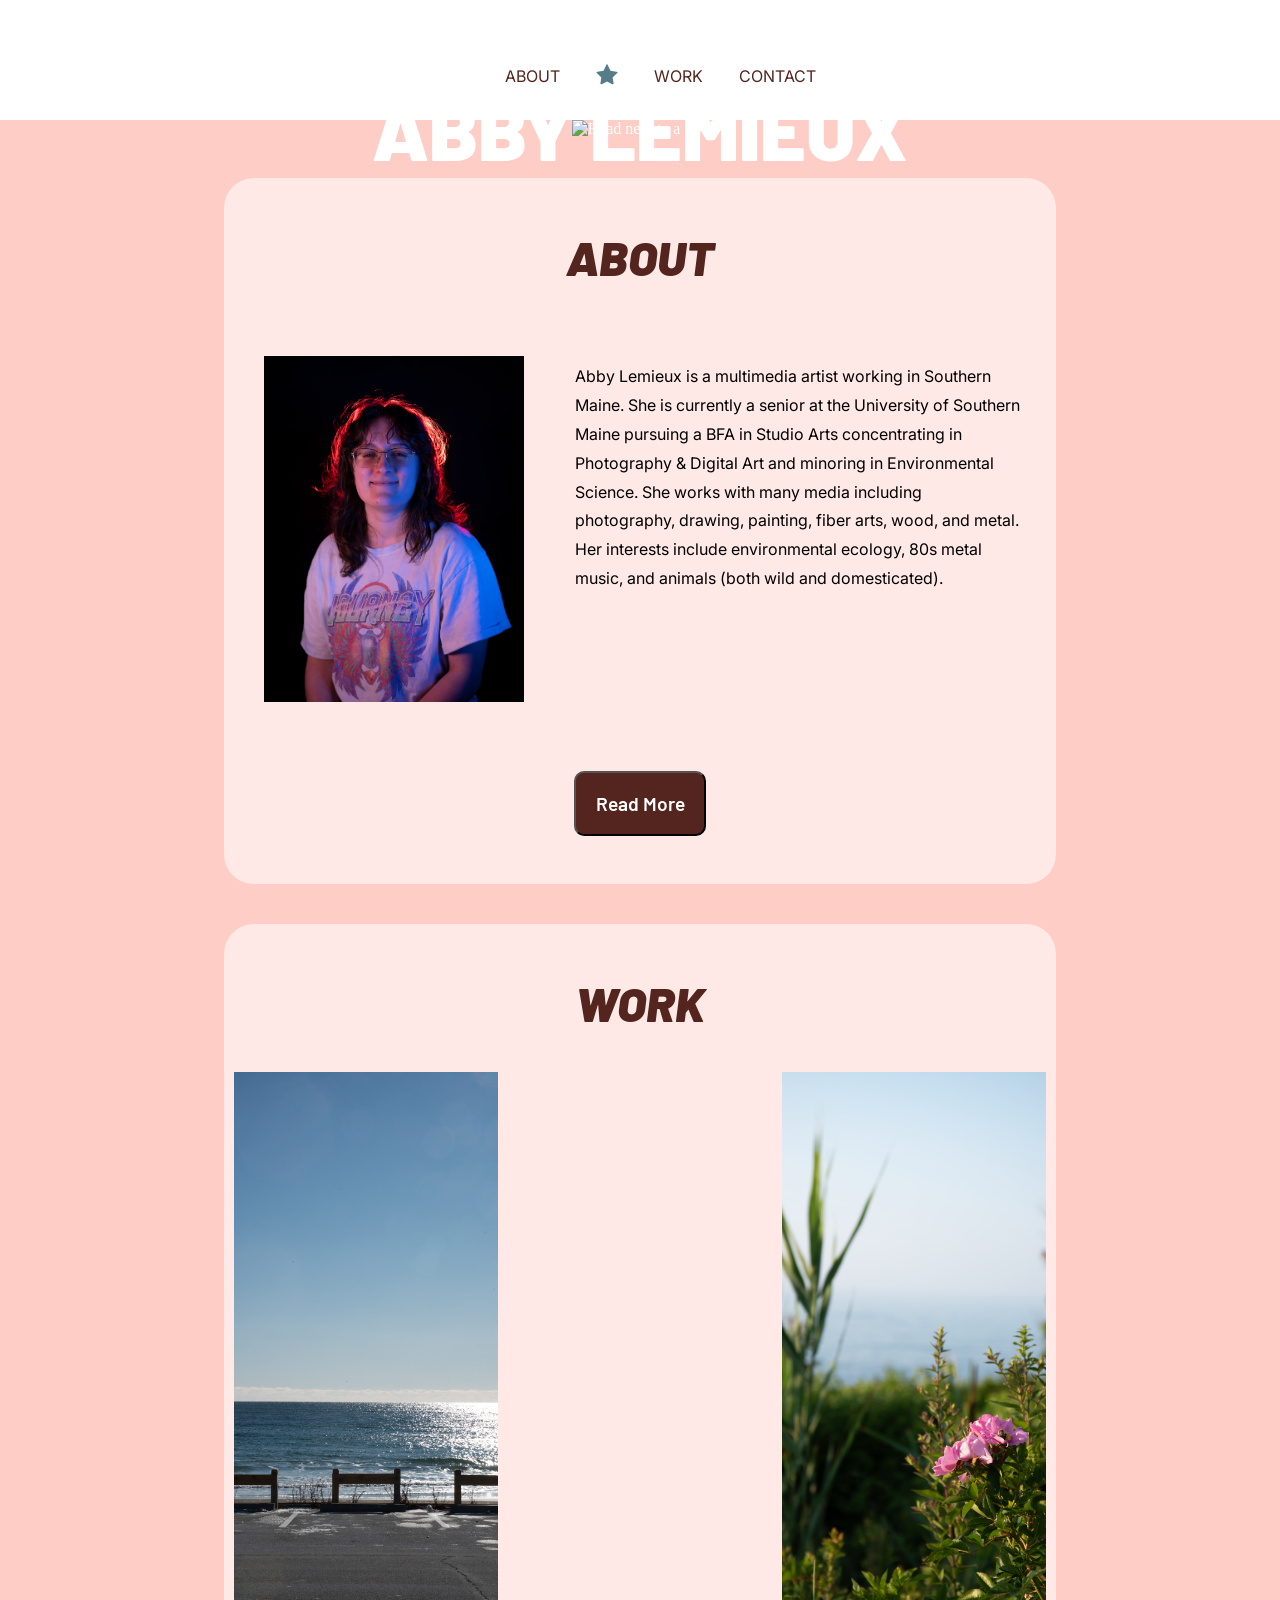
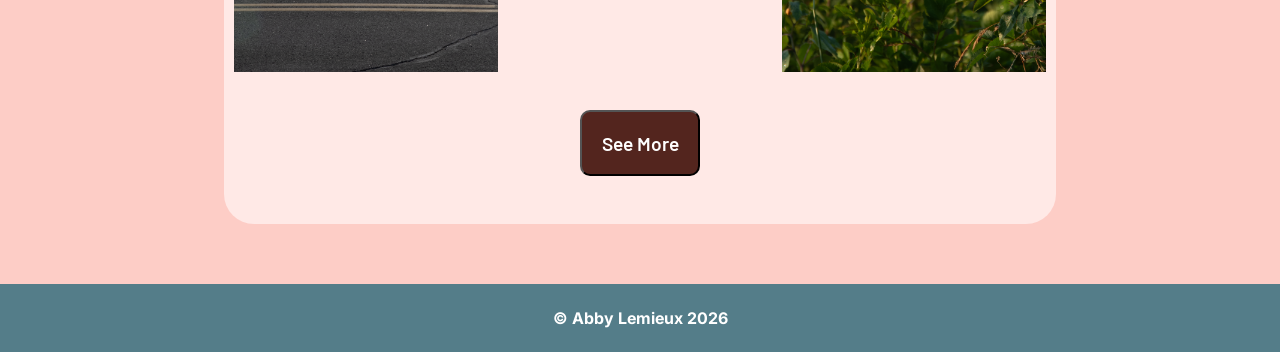
==== index.html @ d1140bea "Update index.html" ====
<!DOCTYPE html>
<html>
<head>
<title>Abby Lemieux</title>
<meta name="viewport" content="width=device-width, initial-scale=1.0">

<link rel="stylesheet" href="style.css">

<link rel="preconnect" href="https://fonts.googleapis.com">
<link rel="preconnect" href="https://fonts.gstatic.com" crossorigin>
<link href="https://fonts.googleapis.com/css2?family=Barlow:ital,wght@0,100;0,200;0,300;0,400;0,500;0,600;0,700;0,800;0,900;1,100;1,200;1,300;1,400;1,500;1,600;1,700;1,800;1,900&display=swap" rel="stylesheet">

<link rel="preconnect" href="https://fonts.googleapis.com">
<link rel="preconnect" href="https://fonts.gstatic.com" crossorigin>
<link href="https://fonts.googleapis.com/css2?family=Inter:ital,opsz,wght@0,14..32,100..900;1,14..32,100..900&display=swap" rel="stylesheet">

	<link rel="icon" href="favicon.svg">
</head>
<body>


<nav class="topnav">
	
<ul>
<a class="navbar-logo" href="index.html">
		<div class="logo-top">
			<img src="AL-logo-clear-copy.png" class="img-top">
		</div>
	</a>
	<li><a href="about.html">ABOUT</a></li>

	<li><a class="nav-center" href="">
		<div class="star-image">
			<img src="star-filled.svg" class="img-fluid">
		</div>
	</a></li>

	<li><img src="star-filled.svg">
	<li><a href="work.html">WORK</a></li>
	<li><a href="contact.html">CONTACT</a></li>
</ul>
</nav>

<header>
  <img src="photo.png" alt="Road next to a tree" style="width:100%;">
  <div class="centered">ABBY LEMIEUX</div>
</header>


<div class="about">
	<h2>ABOUT</h2>
	<div class="abouttext">
	<img src="Lemieux_2024Headshot.JPEG" class="headshot">
			<p class="shortbio">Abby Lemieux is a multimedia artist working in Southern Maine. She is currently a senior at the University of Southern Maine pursuing a BFA in Studio Arts concentrating in Photography & Digital Art and minoring in Environmental Science. She works with many media including photography, drawing, painting, fiber arts, wood, and metal. Her interests include environmental ecology, 80s metal music, and animals (both wild and domesticated).</p>
	</div>
	<div class="buttonbox">
	<a href="about.html">
	<button class="button">Read More</button>
	</a>
	</div>
</div>

<div class="work">
	<h2>WORK</h2>
<div class="grid-container">
	<div class="img1" style:"height:200px"></div>
	<div class="img2" style:"height:200px"></div>
	<div class="img3" style:"height:200px"></div>
</div>
	<div class="buttonbox">
	<a href="work.html">
	<button class="button">See More</button>
	</a>
	</div>
</div>


<footer class="footer">
	<h3>© Abby Lemieux 2026</h3>
</footer>


</body>

</html>
---- style.css ----
body {
	background-color: #fdcdc6;
	margin: 0px;
	padding: 0px;
	
}

.barlow-thin {
  font-family: "Barlow", sans-serif;
  font-weight: 100;
  font-style: normal;
}

.barlow-extralight {
  font-family: "Barlow", sans-serif;
  font-weight: 200;
  font-style: normal;
}

.barlow-light {
  font-family: "Barlow", sans-serif;
  font-weight: 300;
  font-style: normal;
}

.barlow-regular {
  font-family: "Barlow", sans-serif;
  font-weight: 400;
  font-style: normal;
}

.barlow-medium {
  font-family: "Barlow", sans-serif;
  font-weight: 500;
  font-style: normal;
}

.barlow-semibold {
  font-family: "Barlow", sans-serif;
  font-weight: 600;
  font-style: normal;
}

.barlow-bold {
  font-family: "Barlow", sans-serif;
  font-weight: 700;
  font-style: normal;
}

.barlow-extrabold {
  font-family: "Barlow", sans-serif;
  font-weight: 800;
  font-style: normal;
}

.barlow-black {
  font-family: "Barlow", sans-serif;
  font-weight: 900;
  font-style: normal;
}

.barlow-thin-italic {
  font-family: "Barlow", sans-serif;
  font-weight: 100;
  font-style: italic;
}

.barlow-extralight-italic {
  font-family: "Barlow", sans-serif;
  font-weight: 200;
  font-style: italic;
}

.barlow-light-italic {
  font-family: "Barlow", sans-serif;
  font-weight: 300;
  font-style: italic;
}

.barlow-regular-italic {
  font-family: "Barlow", sans-serif;
  font-weight: 400;
  font-style: italic;
}

.barlow-medium-italic {
  font-family: "Barlow", sans-serif;
  font-weight: 500;
  font-style: italic;
}

.barlow-semibold-italic {
  font-family: "Barlow", sans-serif;
  font-weight: 600;
  font-style: italic;
}

.barlow-bold-italic {
  font-family: "Barlow", sans-serif;
  font-weight: 700;
  font-style: italic;
}

.barlow-extrabold-italic {
  font-family: "Barlow", sans-serif;
  font-weight: 800;
  font-style: italic;
}

.barlow-black-italic {
  font-family: "Barlow", sans-serif;
  font-weight: 900;
  font-style: italic;
}


.inter-<uniquifier> {
  font-family: "Inter", sans-serif;
  font-optical-sizing: auto;
  font-weight: <weight>;
  font-style: normal;
}

* {
	box-sizing: border-box;
}

h1 {
	color: white;
	font-family: 'Barlow';
	font-size: 5rem;
	font-weight: 900;
}

h2 {
	color: #53251e;
	font-family: 'Barlow';
	font-size: 3rem;
	font-weight: 900;
	font-style: italic;
	text-align: center;
}

h3 {
	font-family: 'Inter';
	color: white;
	font-size: 1rem;
}

p {
	font-family: 'Inter';
	font-size: 1rem;
	font-weight: 400;
	font-color: #53251e;
	line-height: 1.8;
}

.grid-container {
	display: grid;
	grid-template-columns: auto auto auto;
	background-color: #FFE9E6;
	gap: 10px;
}

.about {
	border-radius: 30px;
	background-color: #FFE9E6;
	height: auto;
	padding: 10px;
	width: 65%;
	margin: auto;
	margin-top: 40px;
	margin-bottom: 40px;
}

.abouttext {
	display: flex;
}

.shortbio {
	display: flex;
	padding: 1.3em;
}

.headshot {
	display: flex;
	width: 25vw;
	float: left;
	padding: 30px;
	max-width: 100%;
	height: auto;
	object-fit: contain;
}

.work {
	width: 65%;
	margin: auto;
	border-radius: 30px;
	background-color: #FFE9E6;
	padding: 10px;
	margin-top: 10px;
	margin-bottom: 60px;
}

.img1 {
	background-image: url('beachlot.png');
	background-size: cover;
	background-position: center;
	background-repeat: no-repeat;
	max-width: 100%;
	height: 600px;
	display: block;
	object-fit: contain;
}

.img2 {
	background-image: url('waves.png');
	background-size: cover;
	background-position: center;
	background-repeat: no-repeat;
	max-width: 100%;
	height: auto;
	display: block;
	object-fit: contain;
	flex: 20%;
}

.img3 {
	background-image: url('flower.png');
	background-size: cover;
	background-position: center;
	background-repeat: no-repeat;
	max-width: 100%;
	height: auto;
	display: block;
	object-fit: contain;
	flex: 20%;
}

.footer {
	background-color: #547D89;
}


.hero-section {
  position: relative;
  text-align: center;
  
  height: 50%;
}

.hero-text {
	position: absolute;
	top: 50%;
	left: 50%;
	transform: translate(-50%, -50%);
	color: white;
}

.button {
	font-family: 'Barlow';
	font-weight: 600;
	font-size: 1.2rem;
	color: white;
	background-color: #53251e;
	text-align: center;
	
	margin: 2em;
	padding: 1em;;
	border-radius: 10px;
}

.buttonbox {
	display: flex;
	justify-content: center;
}

header {
  text-align: center;
  flex: 100%;
  position: relative;
  color: white;
}

/* Centered text */
.centered {
  position: absolute;
  top: 50%;
  left: 50%;
  transform: translate(-50%, -50%);
  font-size: 5rem;
  text-align: center;
  font-family: 'Barlow';
  font-weight: 900;
}


/* Style the topnav */
nav {
  display: flex;
  flex-wrap: wrap;
  list-style-type: none;
  margin: 0;
  padding: 0;
  overflow: hidden;
  background-color: white;
  justify-content: center;
}

nav li {
position: relative;
list-style: none;
display: inline-block;
}

/* Style links in topnav */
nav li a {
  display: block;
  float: left;
  color: #53251e;
  font-family: 'Inter';
  padding: 14px 16px;
  text-decoration: none;
}

.logo-top {
    width: 36px;
    height: 36px;
    overflow: hidden;
}

.star-image {
	width: 22px;
	height: 22px;
	border-radius: 50%;
	overflow: hidden;
	margin-top: -3px;
}

footer {
  background-color: #f1f1f1;
  text-align: center;
  padding: 8px;
}
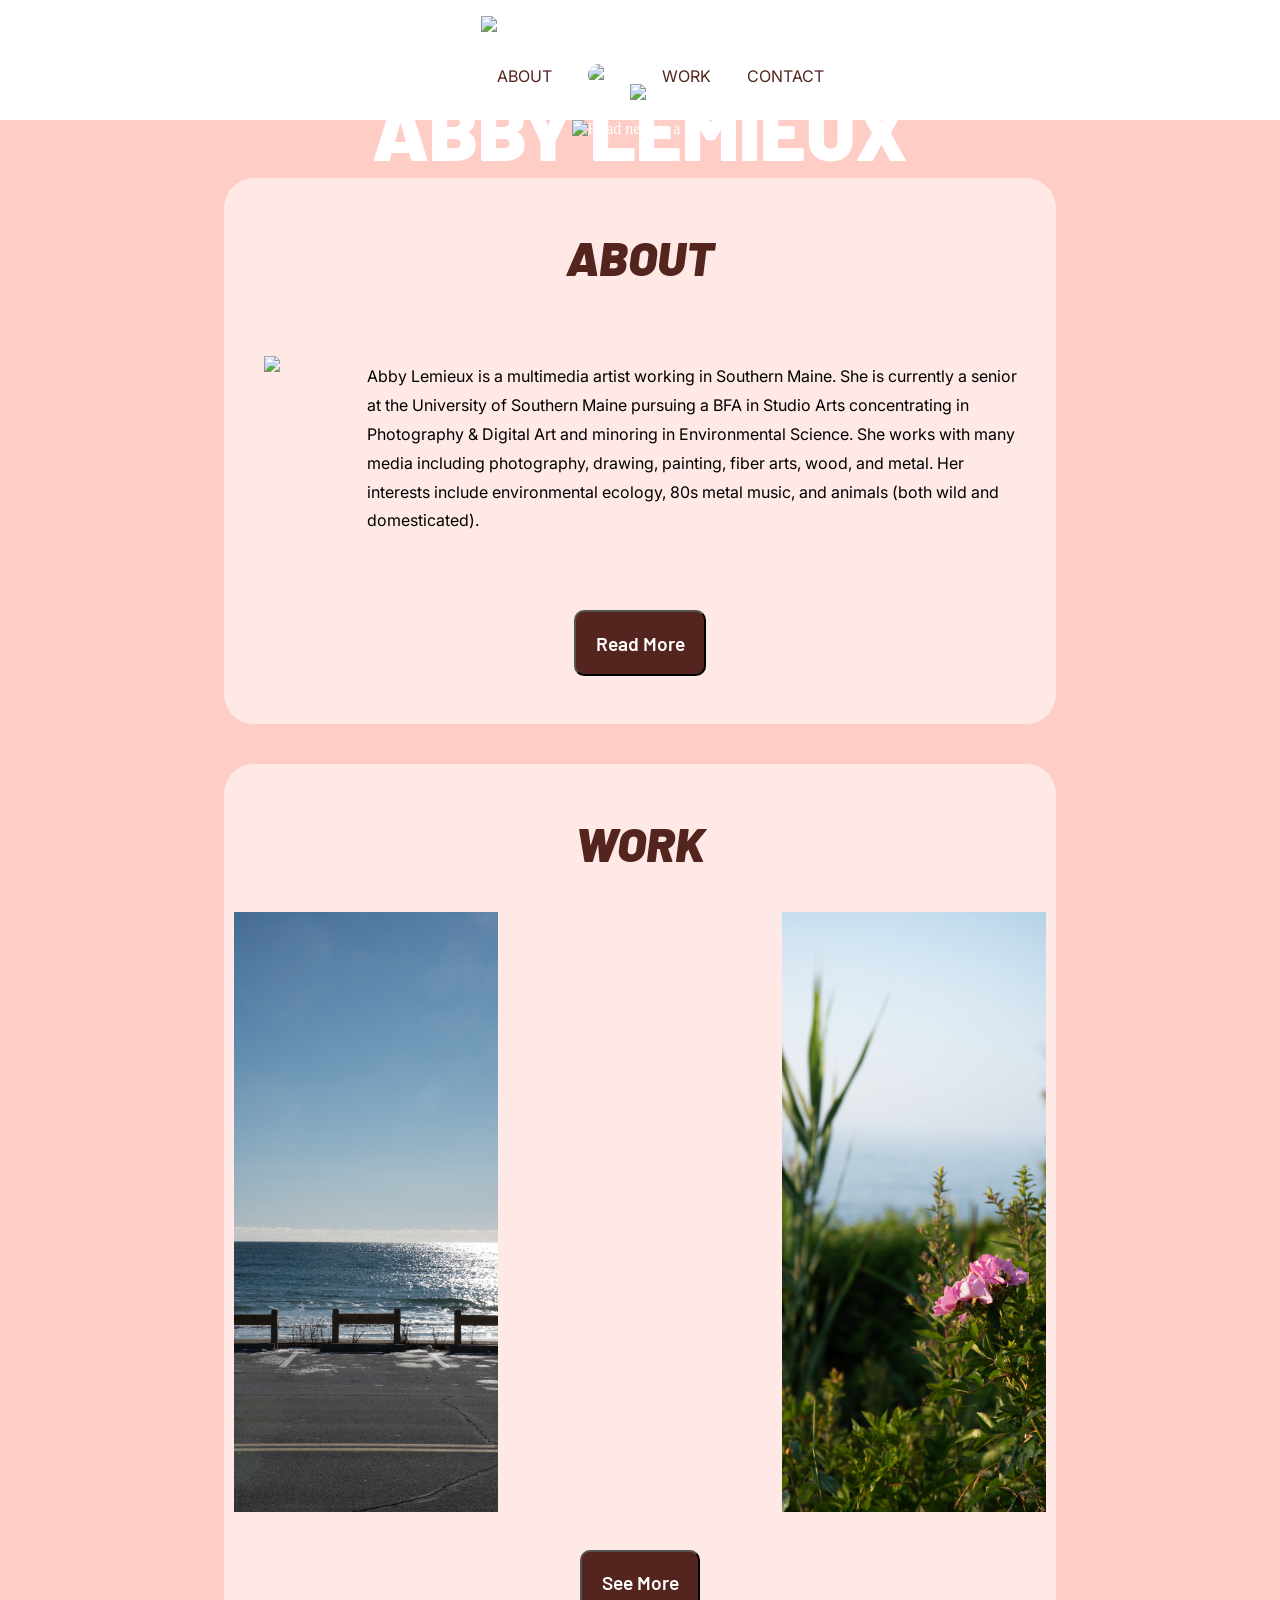
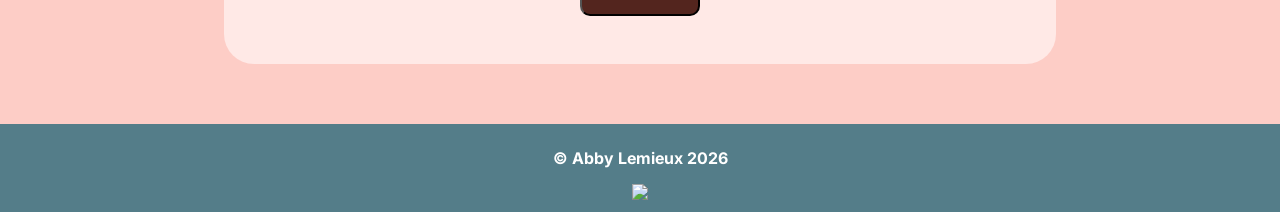
==== commit af21647d: "Update index.html" ====
--- a/index.html
+++ b/index.html
@@ -24,18 +24,18 @@
 <ul>
 <a class="navbar-logo" href="index.html">
 		<div class="logo-top">
-			<img src="AL-logo-clear-copy.png" class="img-top">
+			<img src="images/AL-logo-clear-copy.png" class="img-top">
 		</div>
 	</a>
 	<li><a href="about.html">ABOUT</a></li>
 
 	<li><a class="nav-center" href="">
 		<div class="star-image">
-			<img src="star-filled.svg" class="img-fluid">
+			<img src="images/star-filled.svg" class="img-fluid">
 		</div>
 	</a></li>
 
-	<li><img src="star-filled.svg">
+	<li><img src="images/star-filled.svg">
 	<li><a href="work.html">WORK</a></li>
 	<li><a href="contact.html">CONTACT</a></li>
 </ul>
@@ -50,7 +50,7 @@
 <div class="about">
 	<h2>ABOUT</h2>
 	<div class="abouttext">
-	<img src="Lemieux_2024Headshot.JPEG" class="headshot">
+	<img src="images/Lemieux_2024Headshot.JPEG" class="headshot">
 			<p class="shortbio">Abby Lemieux is a multimedia artist working in Southern Maine. She is currently a senior at the University of Southern Maine pursuing a BFA in Studio Arts concentrating in Photography & Digital Art and minoring in Environmental Science. She works with many media including photography, drawing, painting, fiber arts, wood, and metal. Her interests include environmental ecology, 80s metal music, and animals (both wild and domesticated).</p>
 	</div>
 	<div class="buttonbox">
@@ -76,10 +76,17 @@
 
 
 <footer class="footer">
-	<h3>© Abby Lemieux 2026</h3>
+	<h3 class="footertxt">© Abby Lemieux 2026</h3>
+	<div class="instaicon">
+		<a href="https://www.instagram.com/abbylemieux_art/" target="_blank">
+			<img src="instagramicon.png" class="insta">
+		</a>
+	</div>
 </footer>
 
 
 </body>
 
 </html>
+
+</html>
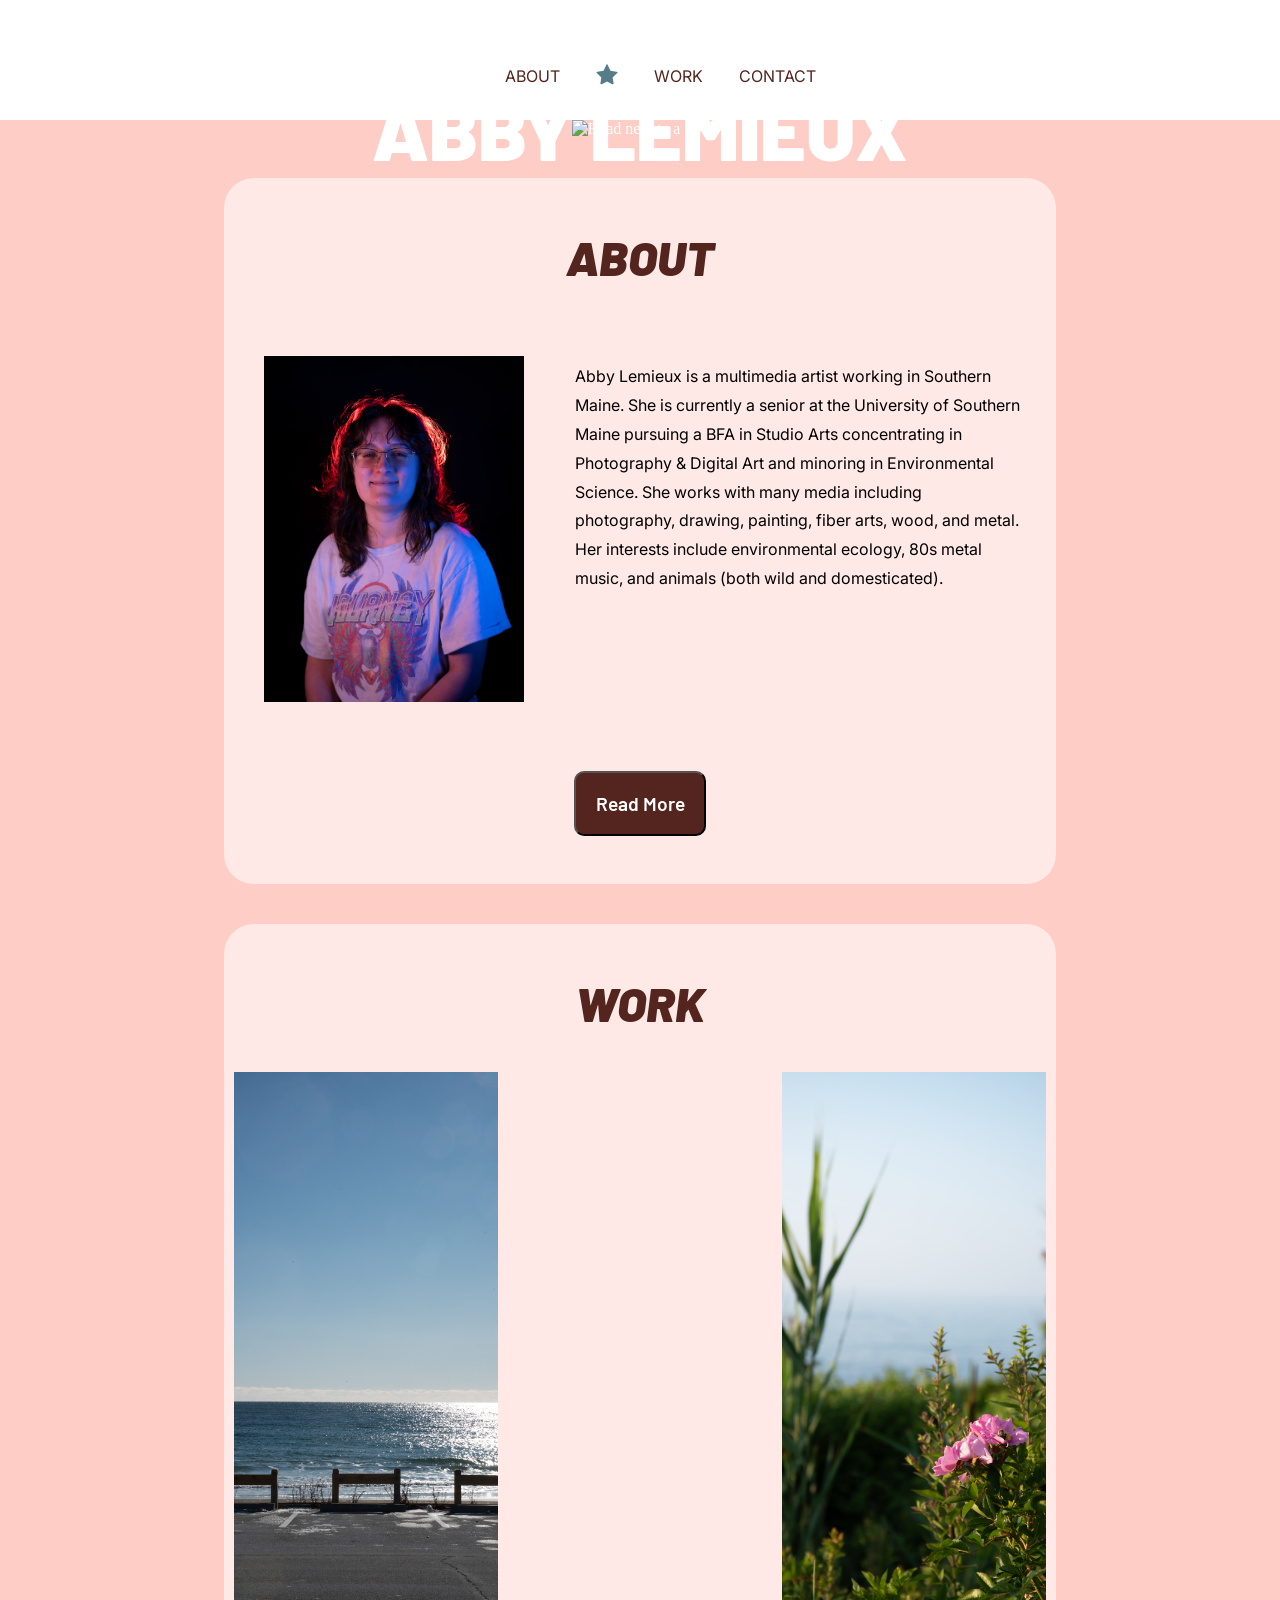
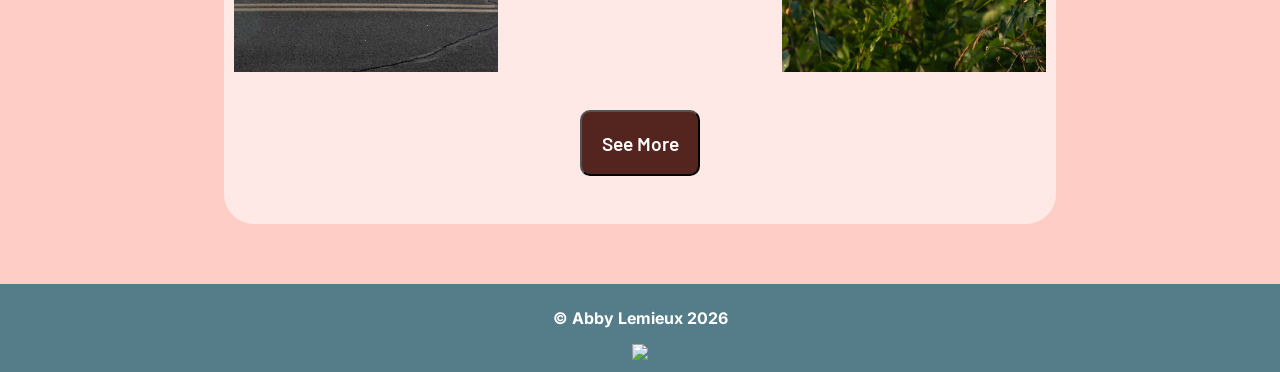
==== commit f838c1d8: "Update index.html" ====
--- a/index.html
+++ b/index.html
@@ -24,18 +24,18 @@
 <ul>
 <a class="navbar-logo" href="index.html">
 		<div class="logo-top">
-			<img src="images/AL-logo-clear-copy.png" class="img-top">
+			<img src="AL-logo-clear-copy.png" class="img-top">
 		</div>
 	</a>
 	<li><a href="about.html">ABOUT</a></li>
 
 	<li><a class="nav-center" href="">
 		<div class="star-image">
-			<img src="images/star-filled.svg" class="img-fluid">
+			<img src="star-filled.svg" class="img-fluid">
 		</div>
 	</a></li>
 
-	<li><img src="images/star-filled.svg">
+	<li><img src="star-filled.svg">
 	<li><a href="work.html">WORK</a></li>
 	<li><a href="contact.html">CONTACT</a></li>
 </ul>
@@ -50,7 +50,7 @@
 <div class="about">
 	<h2>ABOUT</h2>
 	<div class="abouttext">
-	<img src="images/Lemieux_2024Headshot.JPEG" class="headshot">
+	<img src="Lemieux_2024Headshot.JPEG" class="headshot">
 			<p class="shortbio">Abby Lemieux is a multimedia artist working in Southern Maine. She is currently a senior at the University of Southern Maine pursuing a BFA in Studio Arts concentrating in Photography & Digital Art and minoring in Environmental Science. She works with many media including photography, drawing, painting, fiber arts, wood, and metal. Her interests include environmental ecology, 80s metal music, and animals (both wild and domesticated).</p>
 	</div>
 	<div class="buttonbox">
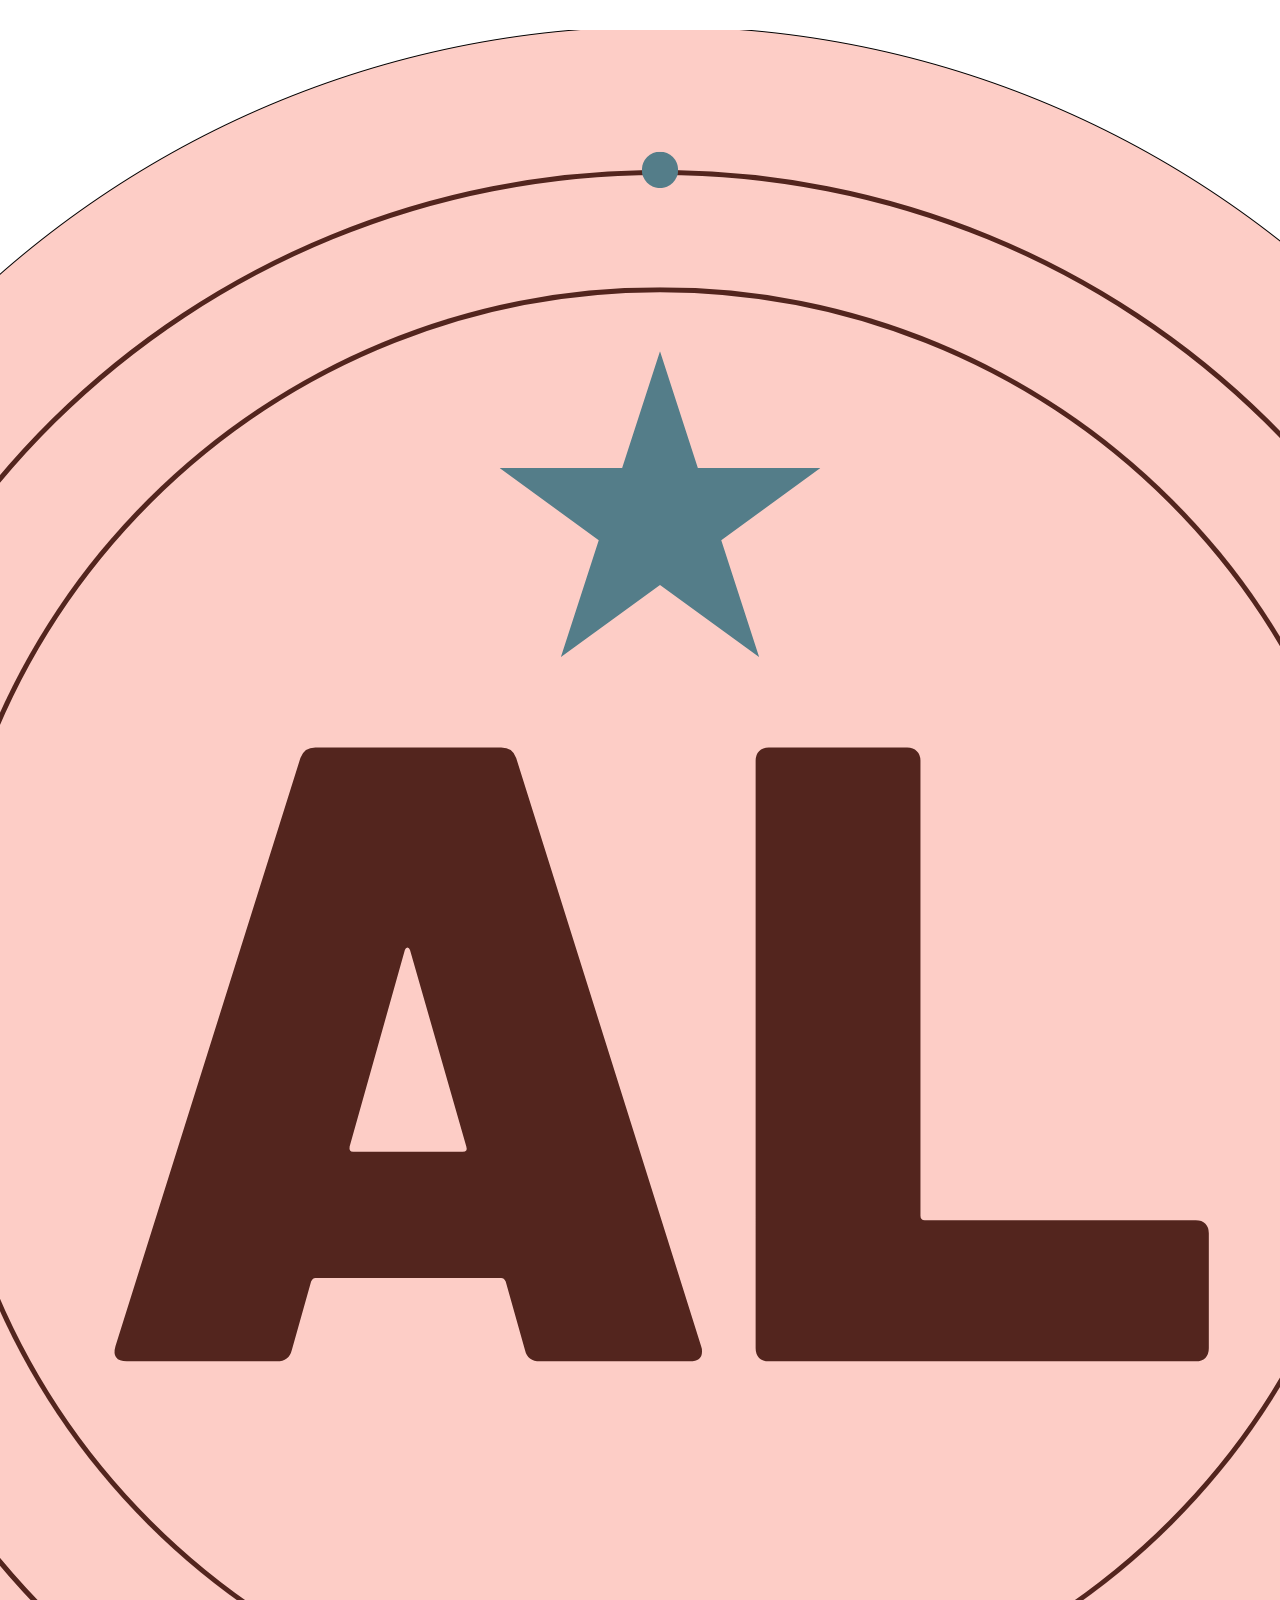
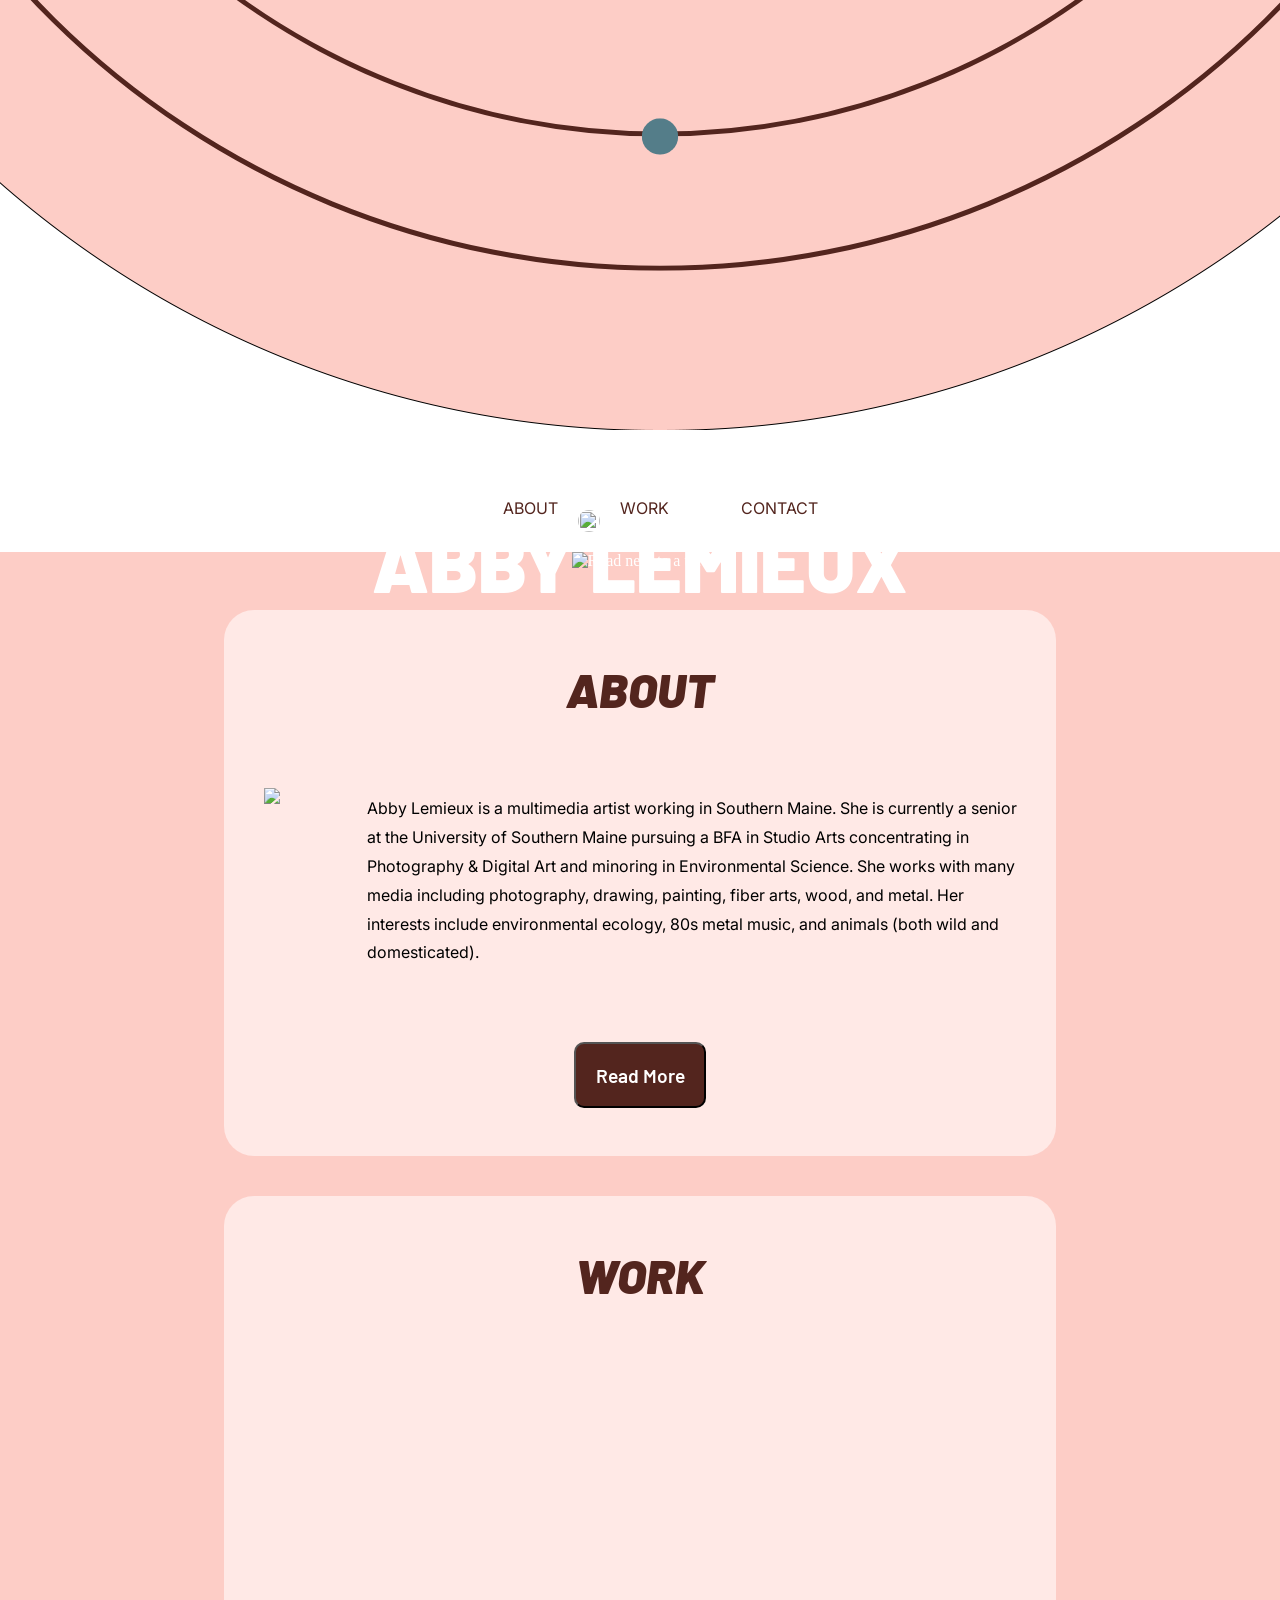
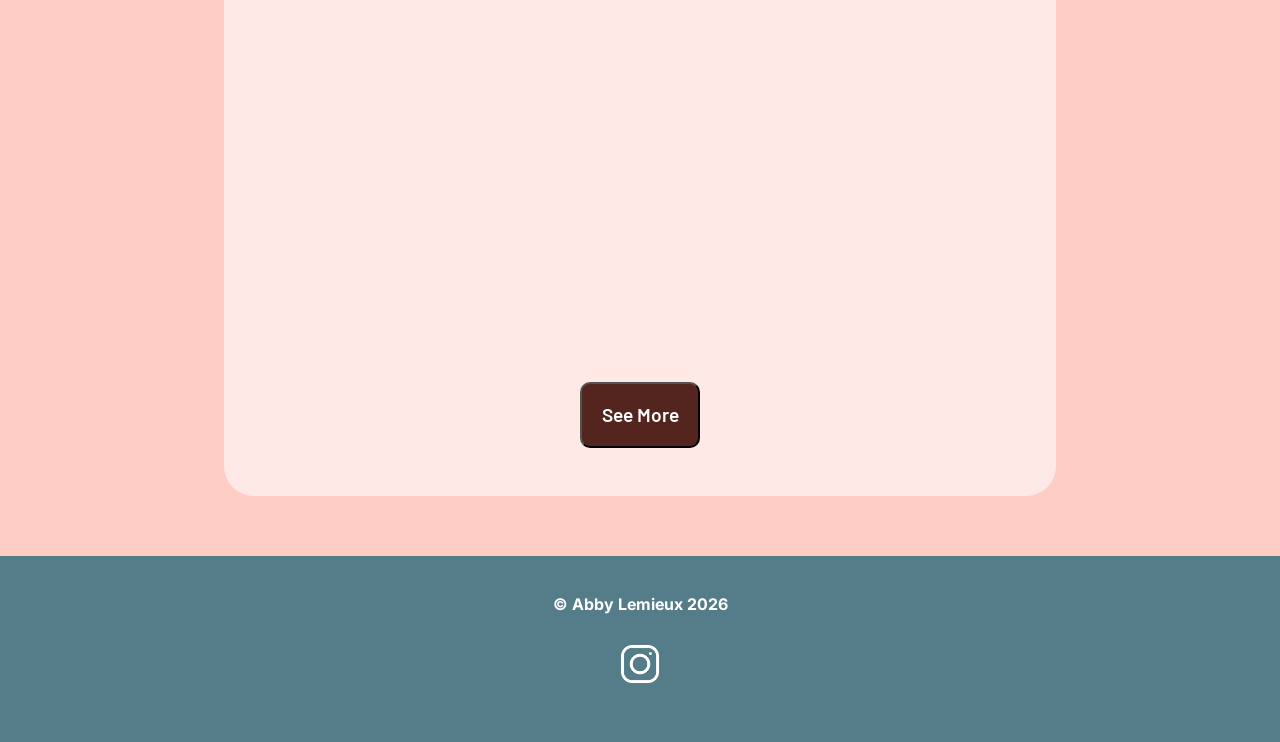
==== commit 890aeb99: "Update index.html" ====
--- a/index.html
+++ b/index.html
@@ -19,25 +19,27 @@
 <body>
 
 
-<nav class="topnav">
-	
-<ul>
-<a class="navbar-logo" href="index.html">
-		<div class="logo-top">
-			<img src="AL-logo-clear-copy.png" class="img-top">
+<nav>
+<ul class="logocont">
+	<li>
+	<div class="logo">
+		<a href="index.html">
+			<img src="AL-logo-circle.png" class="navimg">
+		</a>
+	</div>
+	</li>
+</ul>
+<ul class="topnav">
+	<li><a href="about.html">ABOUT</a></li>
+	<li><img src="images/star-filled.svg" class="star-image"></li>
+	<li><a href="work.html">WORK</a></li>
+</ul>
+<ul class="contact">
+	<li>
+		<div>
+			<a href="contact.html">CONTACT</a>
 		</div>
-	</a>
-	<li><a href="about.html">ABOUT</a></li>
-
-	<li><a class="nav-center" href="">
-		<div class="star-image">
-			<img src="star-filled.svg" class="img-fluid">
-		</div>
-	</a></li>
-
-	<li><img src="star-filled.svg">
-	<li><a href="work.html">WORK</a></li>
-	<li><a href="contact.html">CONTACT</a></li>
+	</li>
 </ul>
 </nav>
 
@@ -50,7 +52,7 @@
 <div class="about">
 	<h2>ABOUT</h2>
 	<div class="abouttext">
-	<img src="Lemieux_2024Headshot.JPEG" class="headshot">
+	<img src="images/Lemieux_2024Headshot.JPEG" class="headshot">
 			<p class="shortbio">Abby Lemieux is a multimedia artist working in Southern Maine. She is currently a senior at the University of Southern Maine pursuing a BFA in Studio Arts concentrating in Photography & Digital Art and minoring in Environmental Science. She works with many media including photography, drawing, painting, fiber arts, wood, and metal. Her interests include environmental ecology, 80s metal music, and animals (both wild and domesticated).</p>
 	</div>
 	<div class="buttonbox">
@@ -79,7 +81,7 @@
 	<h3 class="footertxt">© Abby Lemieux 2026</h3>
 	<div class="instaicon">
 		<a href="https://www.instagram.com/abbylemieux_art/" target="_blank">
-			<img src="instagramicon.png" class="insta">
+			<img src="instagramicon.png" class="insta" alt="Instagram logo">
 		</a>
 	</div>
 </footer>
@@ -88,5 +90,3 @@
 </body>
 
 </html>
-
-</html>
--- a/style.css
+++ b/style.css
@@ -203,7 +203,7 @@
 }
 
 .img1 {
-	background-image: url('beachlot.png');
+	background-image: url('images/beachlot.png');
 	background-size: cover;
 	background-position: center;
 	background-repeat: no-repeat;
@@ -214,7 +214,7 @@
 }
 
 .img2 {
-	background-image: url('waves.png');
+	background-image: url('images/waves.png');
 	background-size: cover;
 	background-position: center;
 	background-repeat: no-repeat;
@@ -226,7 +226,7 @@
 }
 
 .img3 {
-	background-image: url('flower.png');
+	background-image: url('images/flower.png');
 	background-size: cover;
 	background-position: center;
 	background-repeat: no-repeat;
@@ -236,11 +236,6 @@
 	object-fit: contain;
 	flex: 20%;
 }
-
-.footer {
-	background-color: #547D89;
-}
-
 
 .hero-section {
   position: relative;
@@ -338,7 +333,24 @@
 }
 
 footer {
-  background-color: #f1f1f1;
   text-align: center;
   padding: 8px;
-}
+  background-color: #547D89;
+}
+
+.footertxt {
+	margin-bottom: 30px;
+	margin-top: 30px;
+}
+
+.instaicon {
+	height: 40px;
+	width: 40px;
+	margin: auto;
+	margin-bottom: 50px;
+}
+
+.insta {
+	object-fit: contain;
+	height: 100%;
+}
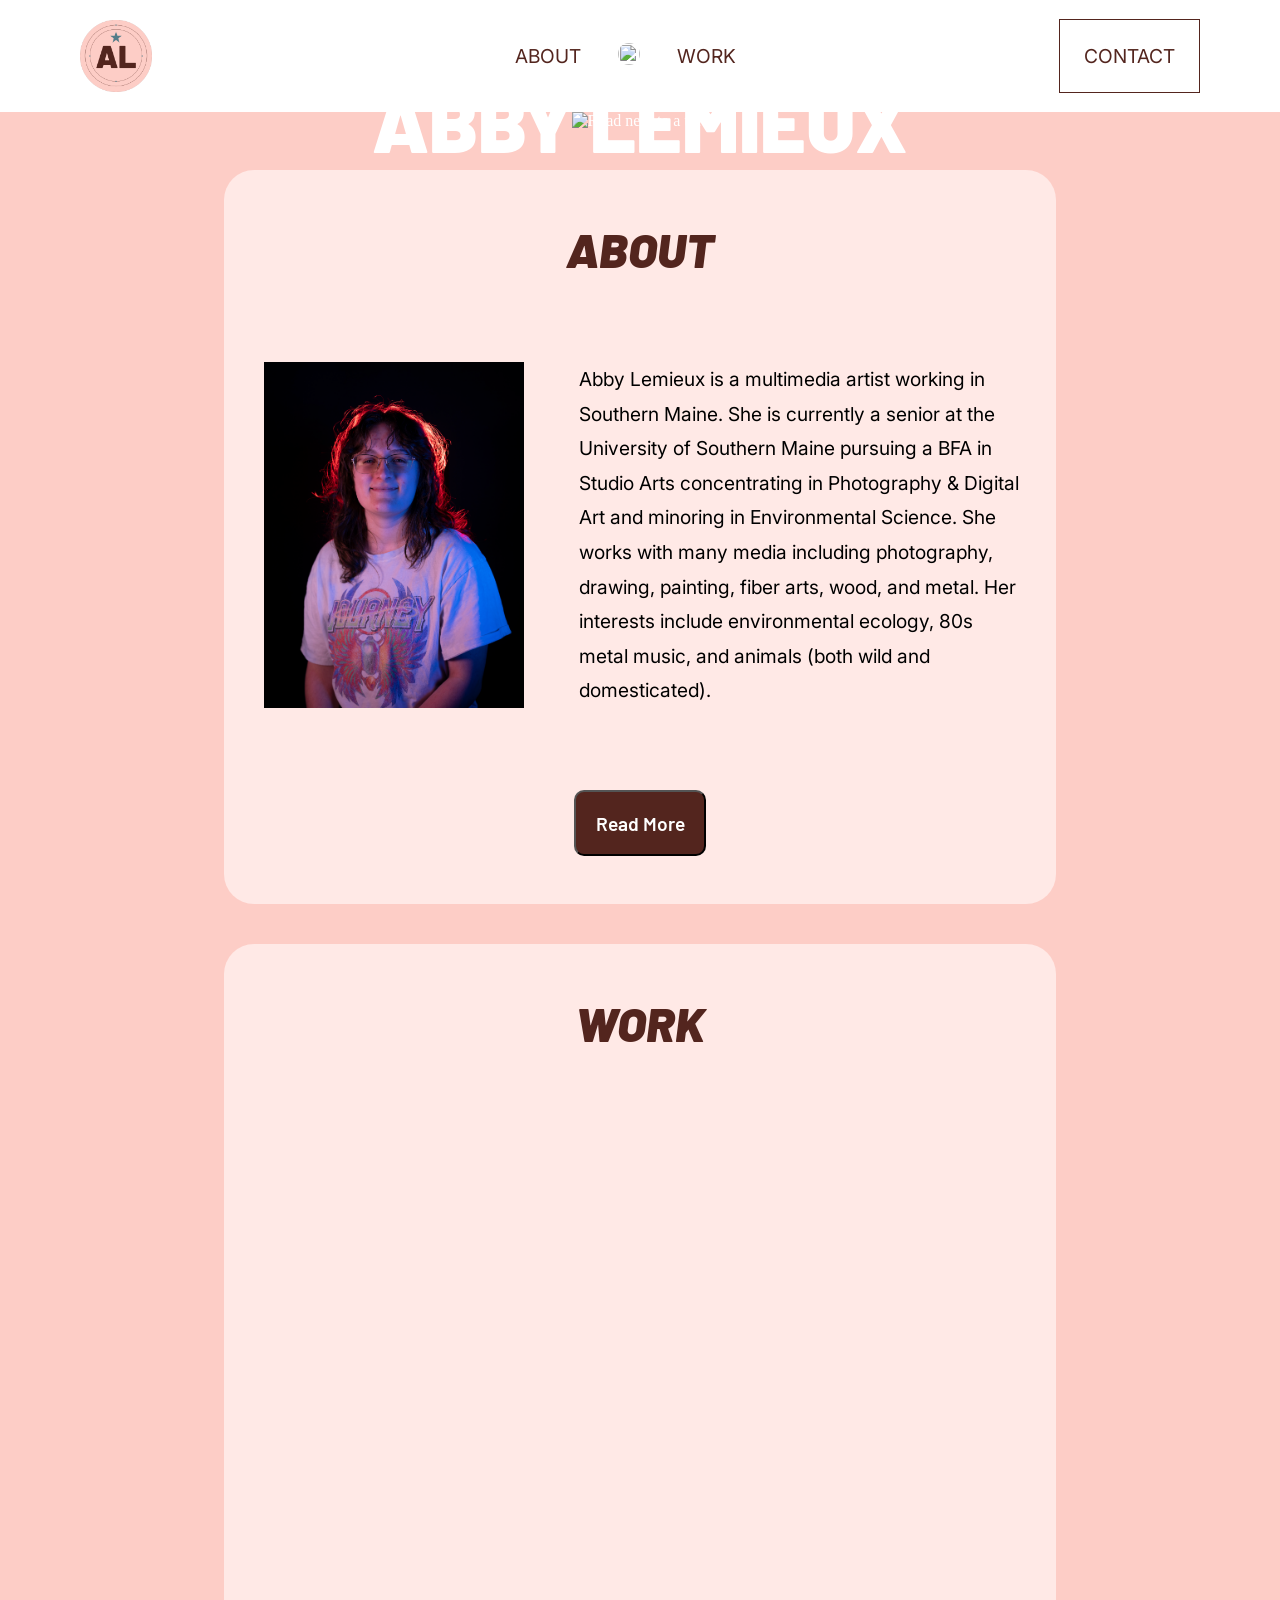
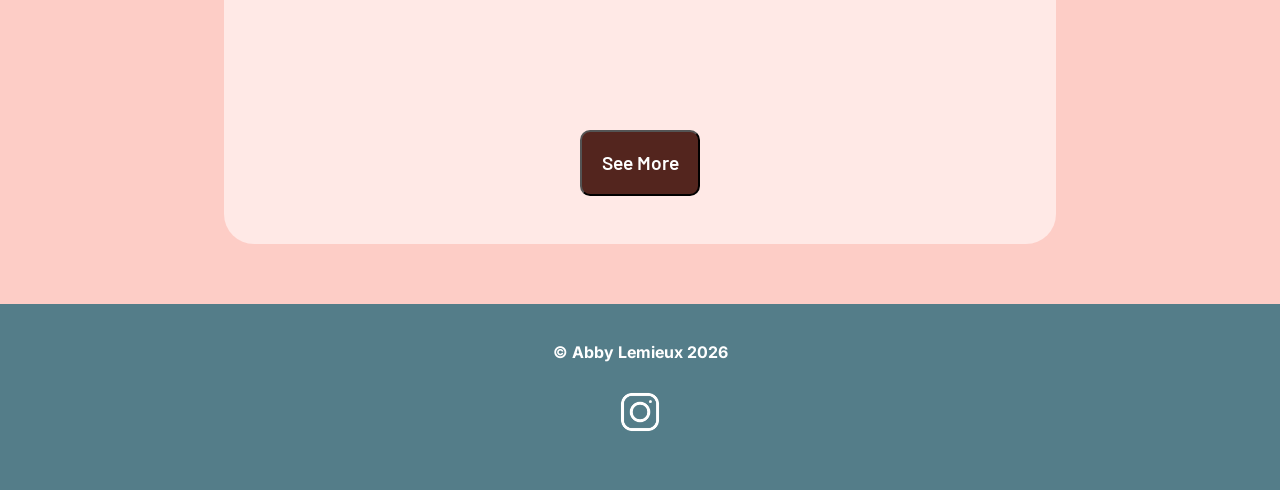
==== commit 184abcb2: "Update index.html" ====
--- a/index.html
+++ b/index.html
@@ -52,7 +52,7 @@
 <div class="about">
 	<h2>ABOUT</h2>
 	<div class="abouttext">
-	<img src="images/Lemieux_2024Headshot.JPEG" class="headshot">
+	<img src="Lemieux_2024Headshot.JPEG" class="headshot">
 			<p class="shortbio">Abby Lemieux is a multimedia artist working in Southern Maine. She is currently a senior at the University of Southern Maine pursuing a BFA in Studio Arts concentrating in Photography & Digital Art and minoring in Environmental Science. She works with many media including photography, drawing, painting, fiber arts, wood, and metal. Her interests include environmental ecology, 80s metal music, and animals (both wild and domesticated).</p>
 	</div>
 	<div class="buttonbox">
--- a/style.css
+++ b/style.css
@@ -130,6 +130,7 @@
 	font-family: 'Barlow';
 	font-size: 5rem;
 	font-weight: 900;
+	text-align: center;
 }
 
 h2 {
@@ -143,13 +144,24 @@
 
 h3 {
 	font-family: 'Inter';
+	color: #53251e;
+	font-size: 2rem;
+}
+
+.footertxt {
+	font-size: 1rem;
 	color: white;
-	font-size: 1rem;
+	font-family: 'Inter';
+}
+
+h4 {
+	font-family: 'Inter';
+	font-size: 1.2rem;
 }
 
 p {
 	font-family: 'Inter';
-	font-size: 1rem;
+	font-size: 1.2rem;
 	font-weight: 400;
 	font-color: #53251e;
 	line-height: 1.8;
@@ -291,6 +303,7 @@
 
 
 /* Style the topnav */
+
 nav {
   display: flex;
   flex-wrap: wrap;
@@ -299,29 +312,67 @@
   padding: 0;
   overflow: hidden;
   background-color: white;
+  text-align: center;
+  font-size: 1rem;
+}
+
+.topnav {
   justify-content: center;
+  margin: auto;
 }
 
 nav li {
-position: relative;
-list-style: none;
-display: inline-block;
+  position: relative;
+  list-style: none;
+  display: inline-block;
+  vertical-align: middle;
+}
+
+.navimg {
+  width: 4.5rem;
+  height: auto;
+  float: left;
+  vertical-align: middle;
 }
 
 /* Style links in topnav */
 nav li a {
   display: block;
-  float: left;
   color: #53251e;
   font-family: 'Inter';
-  padding: 14px 16px;
+  font-size: 1.2rem;
   text-decoration: none;
-}
-
-.logo-top {
-    width: 36px;
-    height: 36px;
-    overflow: hidden;
+  vertical-align: middle;
+}
+
+.topnav li a {
+  padding: 1rem 2rem;
+}
+
+.logocont {
+  display: flex;
+  align-items: center;
+  padding: 0;
+  margin-left: 5rem;
+}
+
+.logo {
+  padding: 0;
+  display: flex;
+  align-items: center;
+  margin: 0;
+  
+}
+
+.contact {
+	border: 1px solid #53251e;
+	margin-right: 5rem;
+	display: flex;
+	padding: 1.5rem;
+	align-items: center;
+	justify-content: center;
+	vertical-align: middle;
+
 }
 
 .star-image {
@@ -329,7 +380,6 @@
 	height: 22px;
 	border-radius: 50%;
 	overflow: hidden;
-	margin-top: -3px;
 }
 
 footer {
@@ -354,3 +404,44 @@
 	object-fit: contain;
 	height: 100%;
 }
+
+.meandbro {
+  margin: auto;
+  width: 35rem;
+}
+
+.aboutimg{
+  width: 35rem;
+  margin-bottom: 2rem;
+}
+
+.artistbio {
+  width: 47rem;
+  margin: auto;
+  background-color: #FFE9E6;
+  padding: 3rem;
+  border-radius: 30px;
+  margin-bottom: 2rem;
+}
+
+.artistcv {
+  margin: auto;
+  width: 47rem;
+  background-color: #FFE9E6;
+  padding: 3rem;
+  border-radius: 30px;
+  margin-bottom: 50px;
+}
+
+.prof {
+  column-count: 2;
+  column-gap: 0px;
+  list-style-position: inside;
+  list-style-type: none;
+}
+
+ul {
+  font-family: 'inter';
+  font-size: 1.2rem;
+  list-style-type: none;
+}
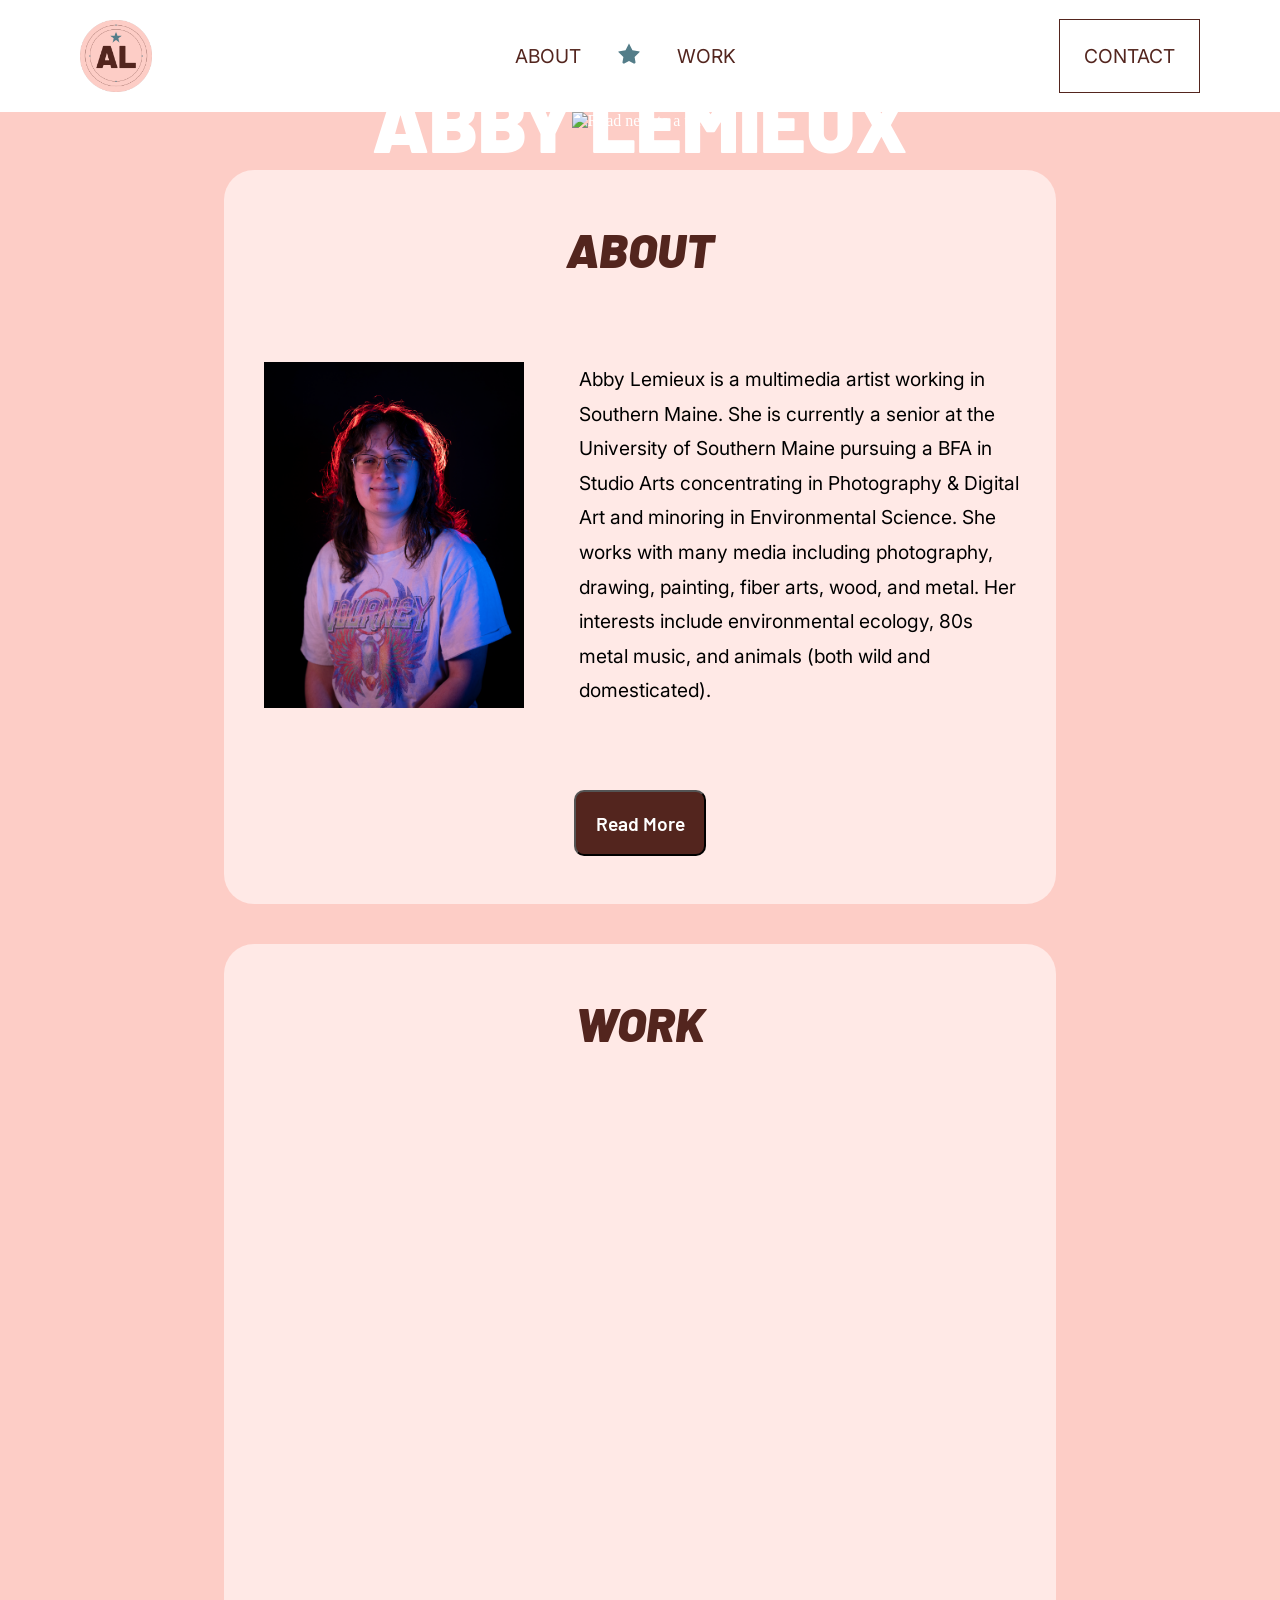
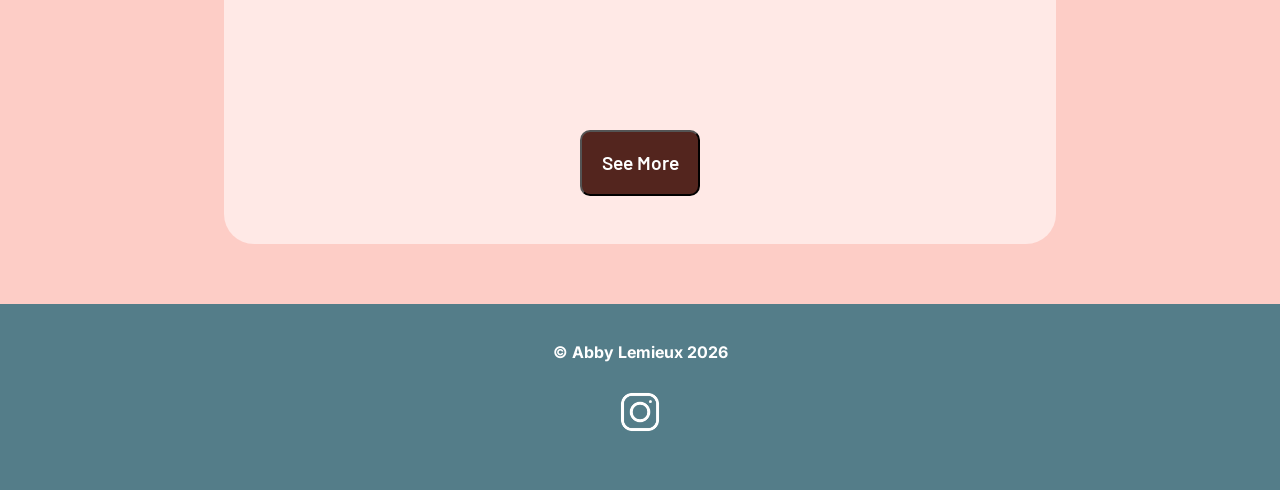
==== commit 8a5df1e9: "Update index.html" ====
--- a/index.html
+++ b/index.html
@@ -31,7 +31,7 @@
 </ul>
 <ul class="topnav">
 	<li><a href="about.html">ABOUT</a></li>
-	<li><img src="images/star-filled.svg" class="star-image"></li>
+	<li><img src="star-filled.svg" class="star-image"></li>
 	<li><a href="work.html">WORK</a></li>
 </ul>
 <ul class="contact">
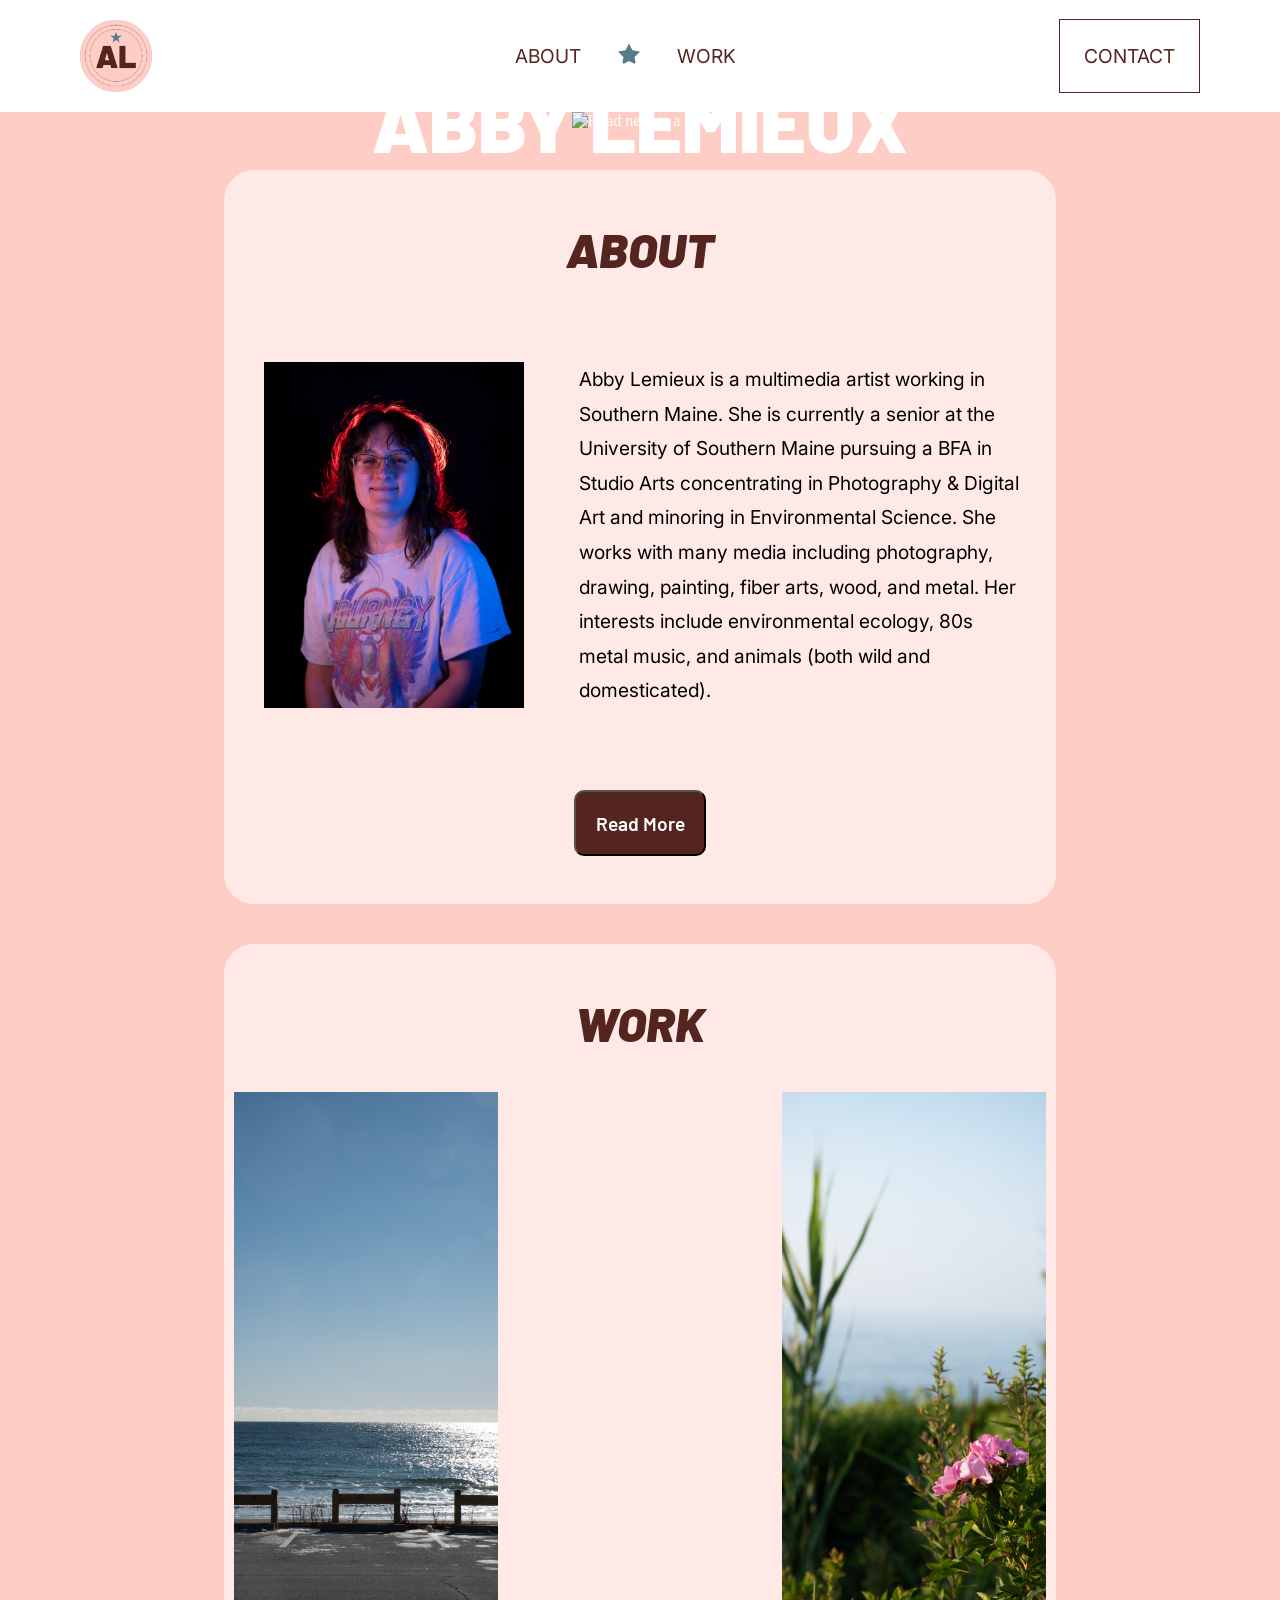
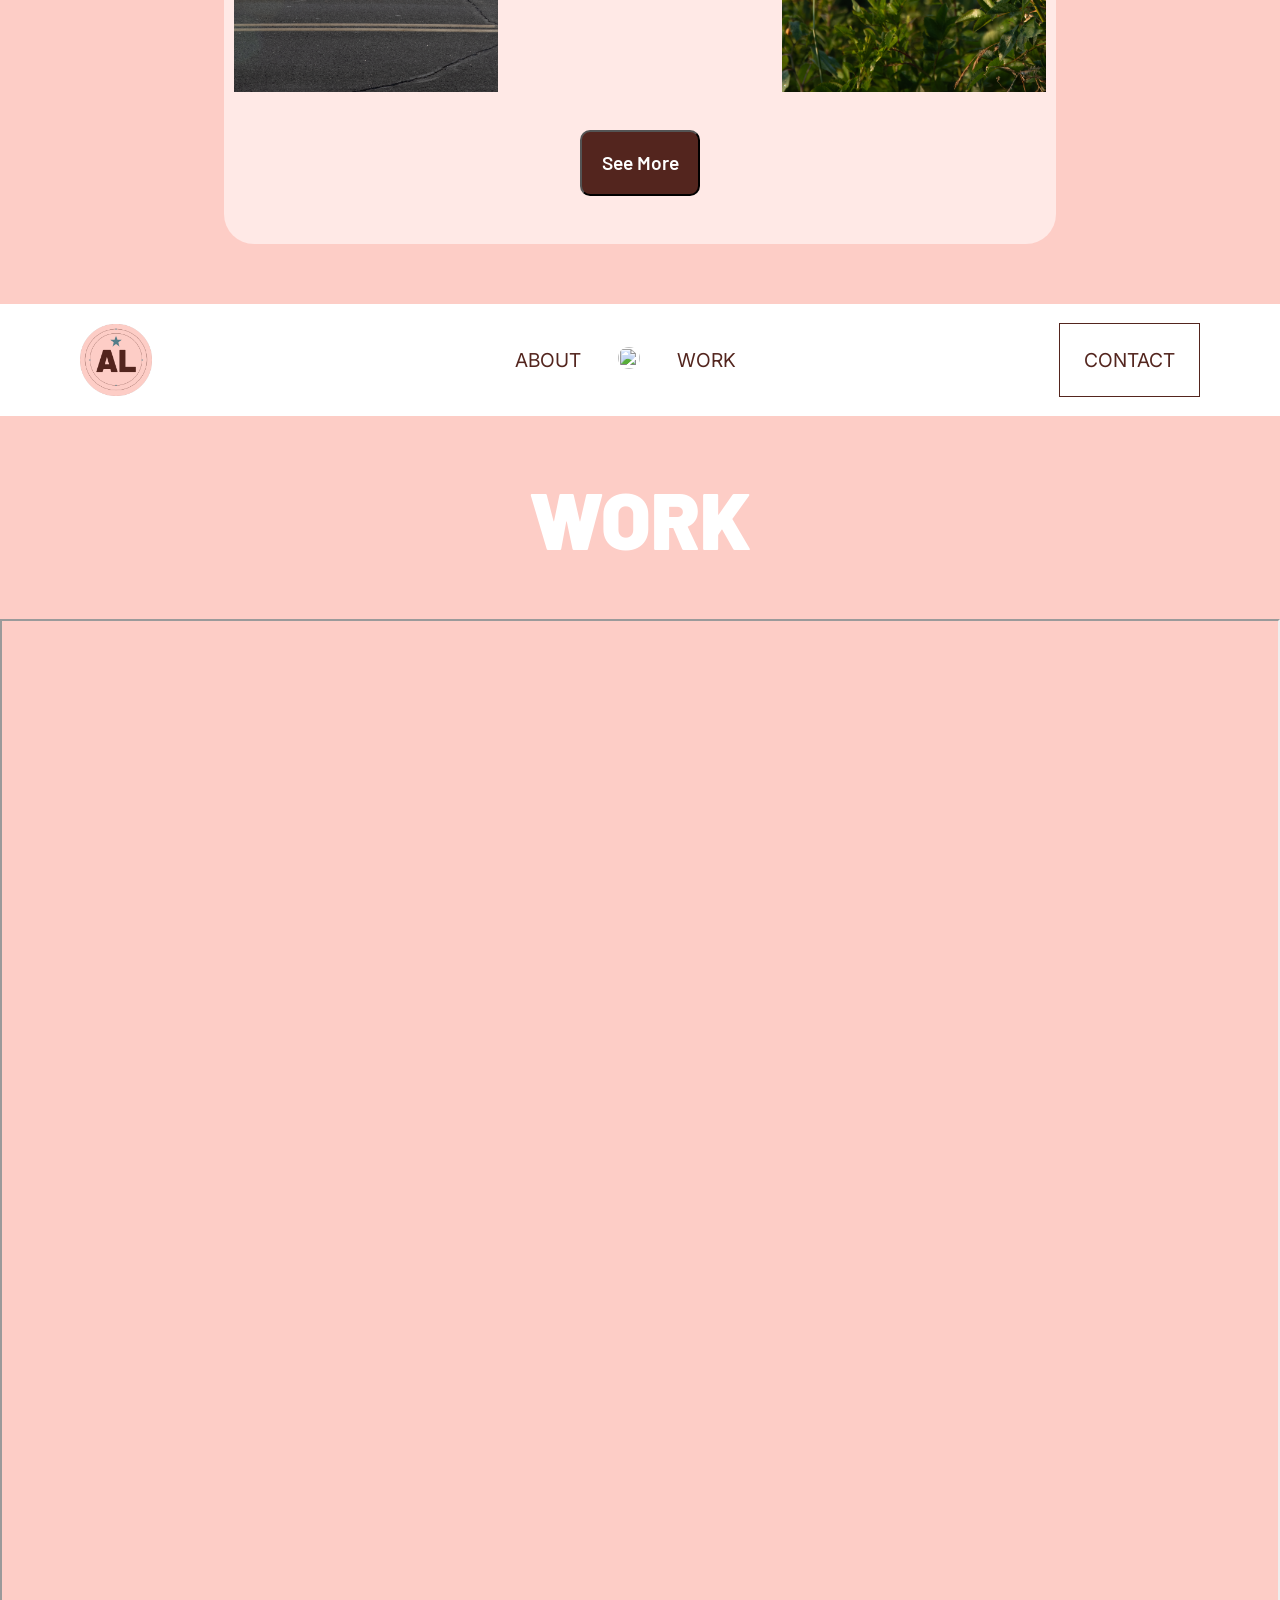
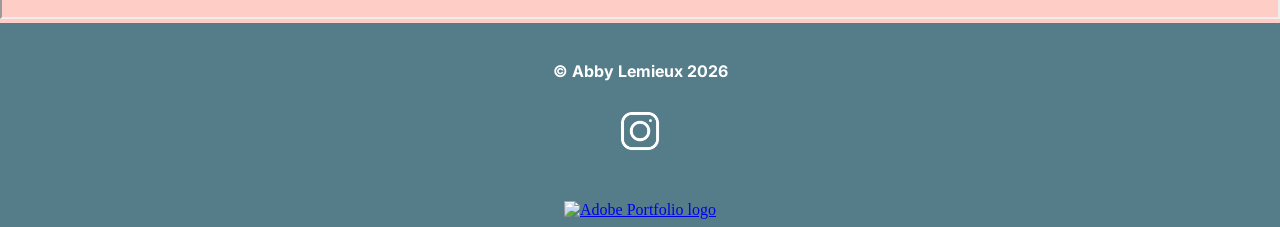
==== commit ea3acf31: "Update index.html" ====
--- a/index.html
+++ b/index.html
@@ -77,13 +77,74 @@
 </div>
 
 
+<!DOCTYPE html>
+<html>
+
+<head>
+<title>Work | Abby Lemieux</title>
+<link rel="stylesheet" href="style.css">
+
+<script src="https://www.google.com/recaptcha/api.js" async defer></script>
+
+<link rel="preconnect" href="https://fonts.googleapis.com">
+<link rel="preconnect" href="https://fonts.gstatic.com" crossorigin>
+<link href="https://fonts.googleapis.com/css2?family=Barlow:ital,wght@0,100;0,200;0,300;0,400;0,500;0,600;0,700;0,800;0,900;1,100;1,200;1,300;1,400;1,500;1,600;1,700;1,800;1,900&display=swap" rel="stylesheet">
+
+<link rel="preconnect" href="https://fonts.googleapis.com">
+<link rel="preconnect" href="https://fonts.gstatic.com" crossorigin>
+<link href="https://fonts.googleapis.com/css2?family=Inter:ital,opsz,wght@0,14..32,100..900;1,14..32,100..900&display=swap" rel="stylesheet">
+
+<link rel="icon" href="favicon.svg">
+</head>
+	<body>
+	<nav>
+<ul class="logocont">
+	<li>
+	<div class="logo">
+		<a href="index.html">
+			<img src="AL-logo-circle.png" class="navimg">
+		</a>
+	</div>
+	</li>
+</ul>
+<ul class="topnav">
+	<li><a href="about.html">ABOUT</a></li>
+	<li><img src="images/star-filled.svg" class="star-image"></li>
+	<li><a href="work.html">WORK</a></li>
+</ul>
+<ul class="contact">
+	<li>
+		<div>
+			<a href="contact.html">CONTACT</a>
+		</div>
+	</li>
+</ul>
+</nav>
+
+<h1>WORK</h1>
+
+<div class="portfolioembed">
+	<iframe src="https://abigaillemieux1.myportfolio.com/" width="100%" height="1000" title="full portfolio website"></iframe>
+</div>
+
+
 <footer class="footer">
 	<h3 class="footertxt">© Abby Lemieux 2026</h3>
+
+<div class="footericons">
 	<div class="instaicon">
 		<a href="https://www.instagram.com/abbylemieux_art/" target="_blank">
 			<img src="instagramicon.png" class="insta" alt="Instagram logo">
 		</a>
 	</div>
+	<div class="adobeicon">
+		<a href="https://abigaillemieux1.myportfolio.com/" target="_blank">
+			<img src="adobe-portfolio.png" class="adobe" alt="Adobe Portfolio logo">
+		</a>
+	</div>
+</div>
+</div>
+
 </footer>
 
 
--- a/style.css
+++ b/style.css
@@ -215,7 +215,7 @@
 }
 
 .img1 {
-	background-image: url('images/beachlot.png');
+	background-image: url('beachlot.png');
 	background-size: cover;
 	background-position: center;
 	background-repeat: no-repeat;
@@ -226,7 +226,7 @@
 }
 
 .img2 {
-	background-image: url('images/waves.png');
+	background-image: url('waves.png');
 	background-size: cover;
 	background-position: center;
 	background-repeat: no-repeat;
@@ -238,7 +238,7 @@
 }
 
 .img3 {
-	background-image: url('images/flower.png');
+	background-image: url('flower.png');
 	background-size: cover;
 	background-position: center;
 	background-repeat: no-repeat;
--- a/style.css
+++ b/style.css
@@ -215,7 +215,7 @@
 }
 
 .img1 {
-	background-image: url('images/beachlot.png');
+	background-image: url('beachlot.png');
 	background-size: cover;
 	background-position: center;
 	background-repeat: no-repeat;
@@ -226,7 +226,7 @@
 }
 
 .img2 {
-	background-image: url('images/waves.png');
+	background-image: url('waves.png');
 	background-size: cover;
 	background-position: center;
 	background-repeat: no-repeat;
@@ -238,7 +238,7 @@
 }
 
 .img3 {
-	background-image: url('images/flower.png');
+	background-image: url('flower.png');
 	background-size: cover;
 	background-position: center;
 	background-repeat: no-repeat;
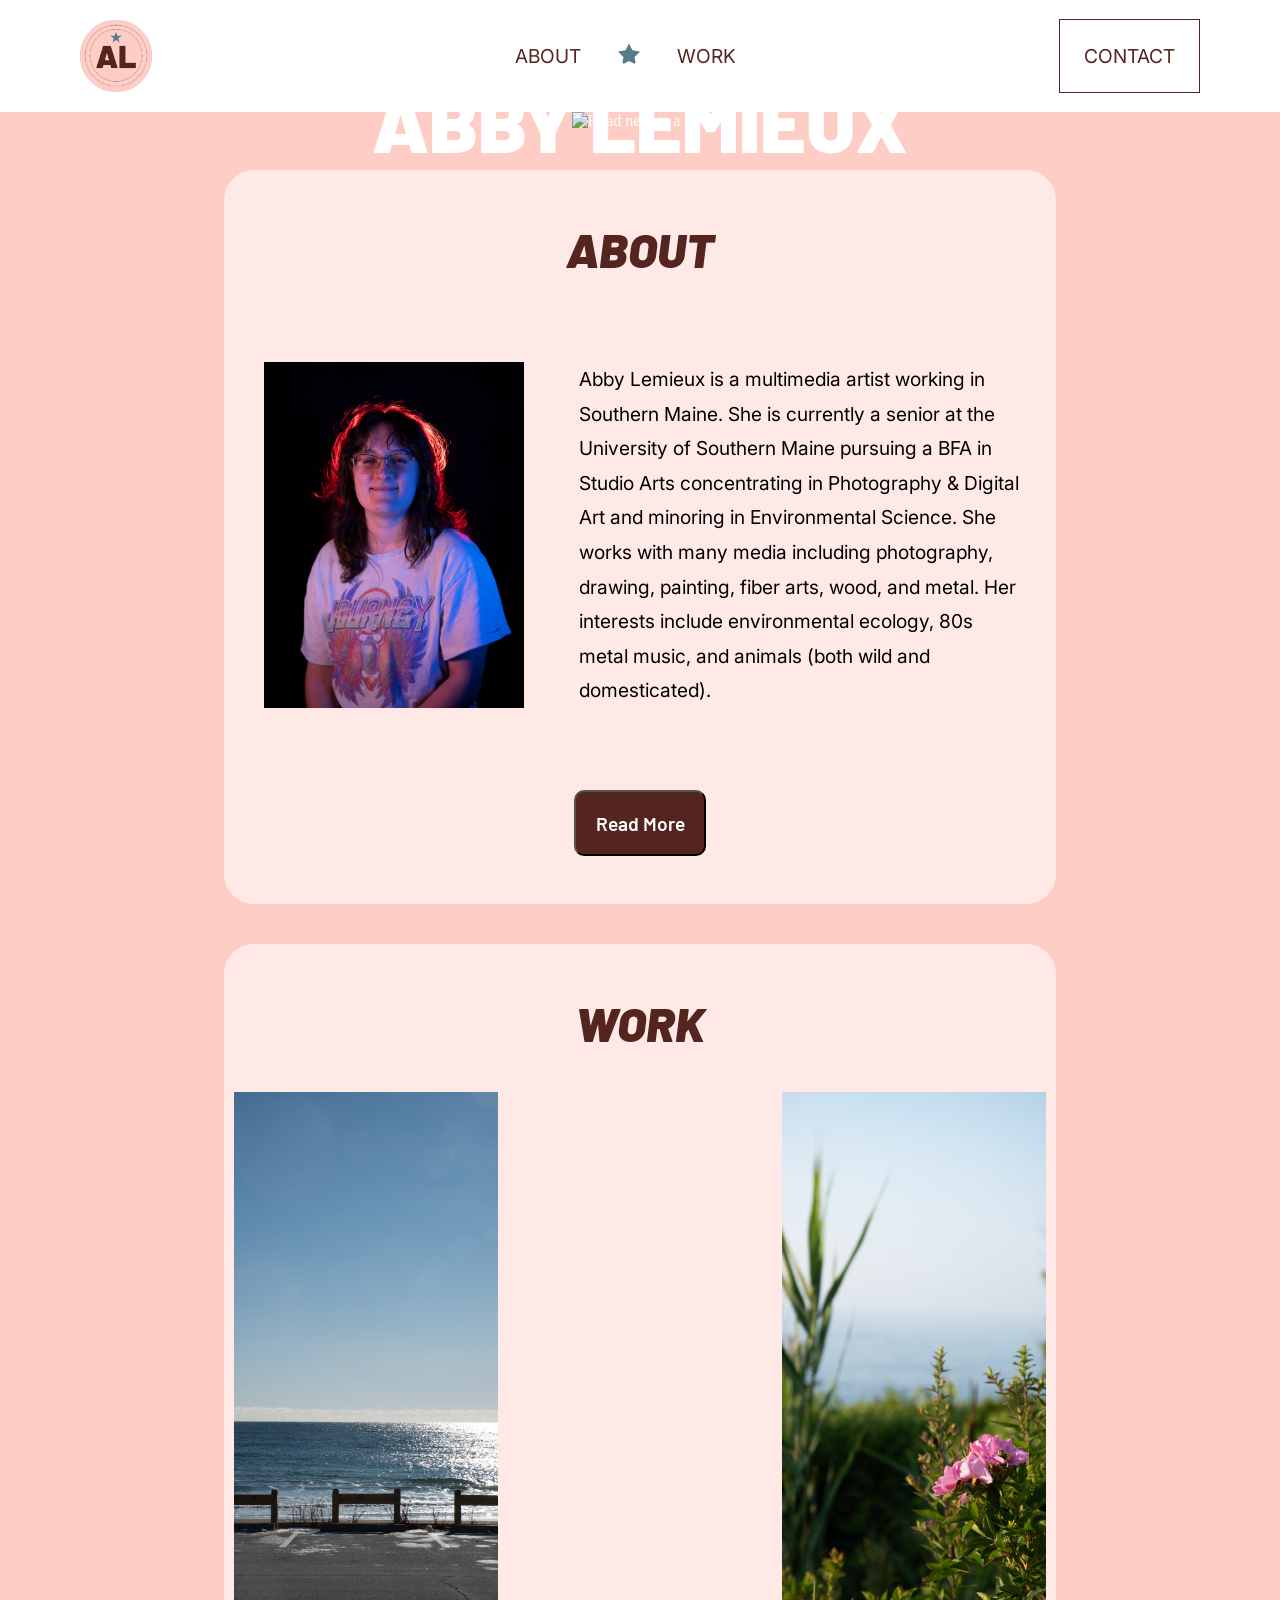
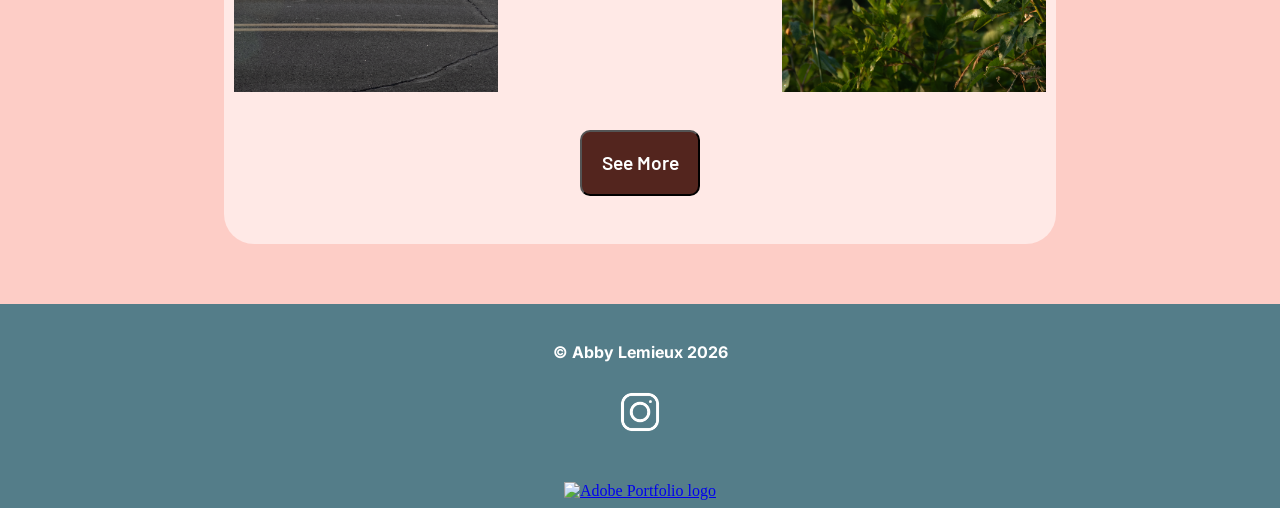
==== commit 37db8a51: "Update index.html" ====
--- a/index.html
+++ b/index.html
@@ -76,58 +76,6 @@
 	</div>
 </div>
 
-
-<!DOCTYPE html>
-<html>
-
-<head>
-<title>Work | Abby Lemieux</title>
-<link rel="stylesheet" href="style.css">
-
-<script src="https://www.google.com/recaptcha/api.js" async defer></script>
-
-<link rel="preconnect" href="https://fonts.googleapis.com">
-<link rel="preconnect" href="https://fonts.gstatic.com" crossorigin>
-<link href="https://fonts.googleapis.com/css2?family=Barlow:ital,wght@0,100;0,200;0,300;0,400;0,500;0,600;0,700;0,800;0,900;1,100;1,200;1,300;1,400;1,500;1,600;1,700;1,800;1,900&display=swap" rel="stylesheet">
-
-<link rel="preconnect" href="https://fonts.googleapis.com">
-<link rel="preconnect" href="https://fonts.gstatic.com" crossorigin>
-<link href="https://fonts.googleapis.com/css2?family=Inter:ital,opsz,wght@0,14..32,100..900;1,14..32,100..900&display=swap" rel="stylesheet">
-
-<link rel="icon" href="favicon.svg">
-</head>
-	<body>
-	<nav>
-<ul class="logocont">
-	<li>
-	<div class="logo">
-		<a href="index.html">
-			<img src="AL-logo-circle.png" class="navimg">
-		</a>
-	</div>
-	</li>
-</ul>
-<ul class="topnav">
-	<li><a href="about.html">ABOUT</a></li>
-	<li><img src="images/star-filled.svg" class="star-image"></li>
-	<li><a href="work.html">WORK</a></li>
-</ul>
-<ul class="contact">
-	<li>
-		<div>
-			<a href="contact.html">CONTACT</a>
-		</div>
-	</li>
-</ul>
-</nav>
-
-<h1>WORK</h1>
-
-<div class="portfolioembed">
-	<iframe src="https://abigaillemieux1.myportfolio.com/" width="100%" height="1000" title="full portfolio website"></iframe>
-</div>
-
-
 <footer class="footer">
 	<h3 class="footertxt">© Abby Lemieux 2026</h3>
 
@@ -143,7 +91,6 @@
 		</a>
 	</div>
 </div>
-</div>
 
 </footer>
 
